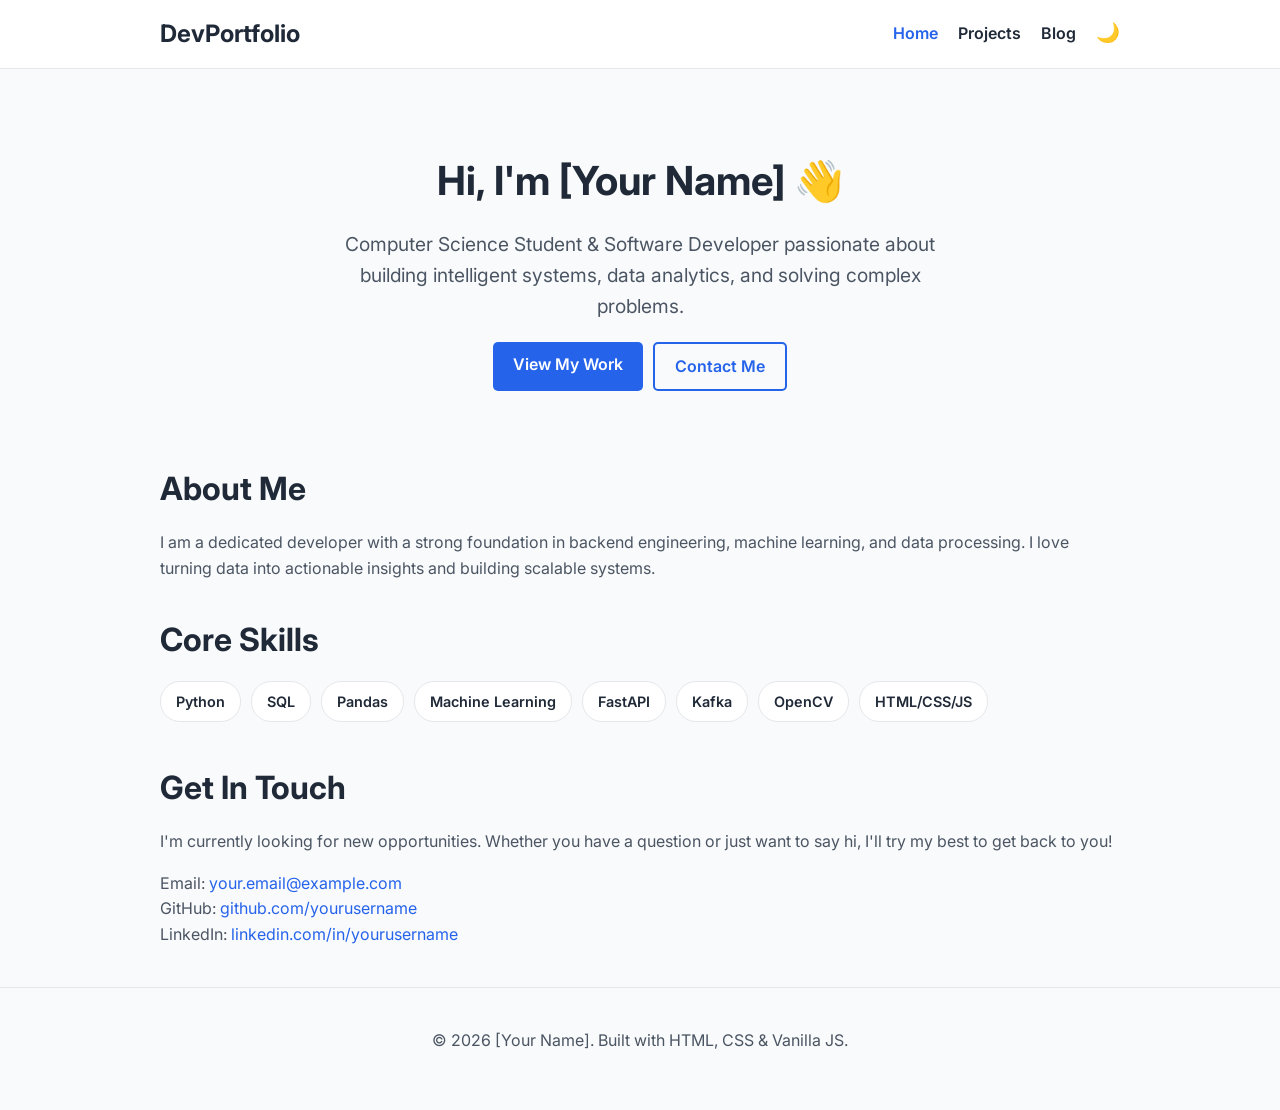
==== index.html @ 0128fe3b "temp_initial" ====
<!DOCTYPE html>
<html lang="en">
<head>
    <meta charset="UTF-8">
    <meta name="viewport" content="width=device-width, initial-scale=1.0">
    <title>Portfolio | Home</title>
    <link rel="stylesheet" href="styles.css">
</head>
<body>

    <nav class="navbar">
        <div class="nav-container">
            <a href="index.html" class="logo">DevPortfolio</a>
            <ul class="nav-links">
                <li><a href="index.html">Home</a></li>
                <li><a href="projects.html">Projects</a></li>
                <li><a href="blog.html">Blog</a></li>
                <li><button id="theme-toggle" class="theme-toggle">🌙</button></li>
            </ul>
        </div>
    </nav>

    <main class="container">
        <header class="hero">
            <h1>Hi, I'm [Your Name] 👋</h1>
            <p>Computer Science Student & Software Developer passionate about building intelligent systems, data analytics, and solving complex problems.</p>
            <div style="display: flex; gap: 10px; justify-content: center; margin-top: 20px;">
                <a href="projects.html" class="btn">View My Work</a>
                <a href="#contact" class="btn btn-outline">Contact Me</a>
            </div>
        </header>

        <section id="about">
            <h2>About Me</h2>
            <p>I am a dedicated developer with a strong foundation in backend engineering, machine learning, and data processing. I love turning data into actionable insights and building scalable systems.</p>
            
            <h2>Core Skills</h2>
            <div class="skills-container">
                <span class="skill-tag">Python</span>
                <span class="skill-tag">SQL</span>
                <span class="skill-tag">Pandas</span>
                <span class="skill-tag">Machine Learning</span>
                <span class="skill-tag">FastAPI</span>
                <span class="skill-tag">Kafka</span>
                <span class="skill-tag">OpenCV</span>
                <span class="skill-tag">HTML/CSS/JS</span>
            </div>
        </section>

        <section id="contact" style="margin-top: 40px;">
            <h2>Get In Touch</h2>
            <p>I'm currently looking for new opportunities. Whether you have a question or just want to say hi, I'll try my best to get back to you!</p>
            <p>
                Email: <a href="mailto:your.email@example.com">your.email@example.com</a> <br>
                GitHub: <a href="https://github.com/yourusername" target="_blank">github.com/yourusername</a> <br>
                LinkedIn: <a href="https://linkedin.com/in/yourusername" target="_blank">linkedin.com/in/yourusername</a>
            </p>
        </section>
    </main>

    <footer>
        <p>&copy; 2026 [Your Name]. Built with HTML, CSS & Vanilla JS.</p>
    </footer>

    <script src="script.js"></script>
</body>
</html>
---- styles.css ----
@import url('https://fonts.googleapis.com/css2?family=Inter:wght@300;400;600;700&display=swap');

/* --- Theme Variables --- */
:root {
    --bg-color: #f9fafb;
    --text-color: #1f2937;
    --text-muted: #4b5563;
    --primary-color: #2563eb;
    --primary-hover: #1d4ed8;
    --card-bg: #ffffff;
    --nav-bg: rgba(255, 255, 255, 0.9);
    --border-color: #e5e7eb;
    --transition: all 0.3s ease;
}

[data-theme="dark"] {
    --bg-color: #111827;
    --text-color: #f9fafb;
    --text-muted: #9ca3af;
    --primary-color: #3b82f6;
    --primary-hover: #60a5fa;
    --card-bg: #1f2937;
    --nav-bg: rgba(17, 24, 39, 0.9);
    --border-color: #374151;
}

/* --- Global Styles --- */
* {
    margin: 0;
    padding: 0;
    box-sizing: border-box;
}

body {
    font-family: 'Inter', sans-serif;
    background-color: var(--bg-color);
    color: var(--text-color);
    line-height: 1.6;
    transition: background-color 0.3s, color 0.3s;
}

a {
    text-decoration: none;
    color: var(--primary-color);
    transition: var(--transition);
}

a:hover {
    color: var(--primary-hover);
}

ul {
    list-style: none;
}

.container {
    max-width: 1000px;
    margin: 0 auto;
    padding: 0 20px;
}

/* --- Typography --- */
h1, h2, h3 {
    font-weight: 700;
    margin-bottom: 1rem;
}

h1 { font-size: 2.5rem; }
h2 { font-size: 2rem; margin-top: 2rem; }
p { margin-bottom: 1rem; color: var(--text-muted); }

/* --- Navbar --- */
.navbar {
    position: sticky;
    top: 0;
    background-color: var(--nav-bg);
    backdrop-filter: blur(10px);
    border-bottom: 1px solid var(--border-color);
    z-index: 1000;
}

.nav-container {
    display: flex;
    justify-content: space-between;
    align-items: center;
    padding: 15px 20px;
    max-width: 1000px;
    margin: 0 auto;
}

.logo {
    font-size: 1.5rem;
    font-weight: 700;
    color: var(--text-color);
}

.nav-links {
    display: flex;
    gap: 20px;
    align-items: center;
}

.nav-links a {
    color: var(--text-color);
    font-weight: 600;
}

.nav-links a:hover, .nav-links a.active {
    color: var(--primary-color);
}

.theme-toggle {
    background: none;
    border: none;
    font-size: 1.2rem;
    cursor: pointer;
    color: var(--text-color);
    transition: var(--transition);
}

/* --- Hero Section --- */
.hero {
    padding: 80px 0 40px;
    text-align: center;
}

.hero p {
    font-size: 1.2rem;
    max-width: 600px;
    margin: 0 auto 20px;
}

/* --- Buttons --- */
.btn {
    display: inline-block;
    padding: 10px 20px;
    background-color: var(--primary-color);
    color: #fff !important;
    border-radius: 5px;
    font-weight: 600;
    border: none;
    cursor: pointer;
    transition: var(--transition);
}

.btn:hover {
    background-color: var(--primary-hover);
    transform: translateY(-2px);
}

.btn-outline {
    background-color: transparent;
    border: 2px solid var(--primary-color);
    color: var(--primary-color) !important;
}

.btn-outline:hover {
    background-color: var(--primary-color);
    color: #fff !important;
}

/* --- Grid & Cards (Projects, Skills) --- */
.grid {
    display: grid;
    grid-template-columns: repeat(auto-fit, minmax(300px, 1fr));
    gap: 20px;
    margin-top: 20px;
}

.card {
    background-color: var(--card-bg);
    border: 1px solid var(--border-color);
    border-radius: 8px;
    padding: 20px;
    transition: var(--transition);
    display: flex;
    flex-direction: column;
}

.card:hover {
    transform: translateY(-5px);
    box-shadow: 0 10px 15px -3px rgba(0, 0, 0, 0.1);
}

.card-title {
    font-size: 1.25rem;
    margin-bottom: 10px;
    color: var(--text-color);
}

.card-body {
    flex-grow: 1;
}

.tech-stack {
    font-size: 0.85rem;
    color: var(--primary-color);
    font-weight: 600;
    margin-bottom: 15px;
}

.card-footer {
    margin-top: auto;
    padding-top: 15px;
}

/* --- Skills Tags --- */
.skills-container {
    display: flex;
    flex-wrap: wrap;
    gap: 10px;
}

.skill-tag {
    background-color: var(--card-bg);
    border: 1px solid var(--border-color);
    padding: 8px 15px;
    border-radius: 20px;
    font-size: 0.9rem;
    font-weight: 600;
}

/* --- Blog List --- */
.blog-list {
    display: flex;
    flex-direction: column;
    gap: 20px;
    margin-top: 20px;
}

.blog-item {
    padding: 20px 0;
    border-bottom: 1px solid var(--border-color);
}

.blog-date {
    font-size: 0.85rem;
    color: var(--text-muted);
    margin-bottom: 5px;
    display: block;
}

/* --- Footer --- */
footer {
    text-align: center;
    padding: 40px 20px;
    margin-top: 40px;
    border-top: 1px solid var(--border-color);
    color: var(--text-muted);
}

/* --- Responsive --- */
@media (max-width: 600px) {
    h1 { font-size: 2rem; }
    .nav-links { gap: 10px; font-size: 0.9rem; }
}
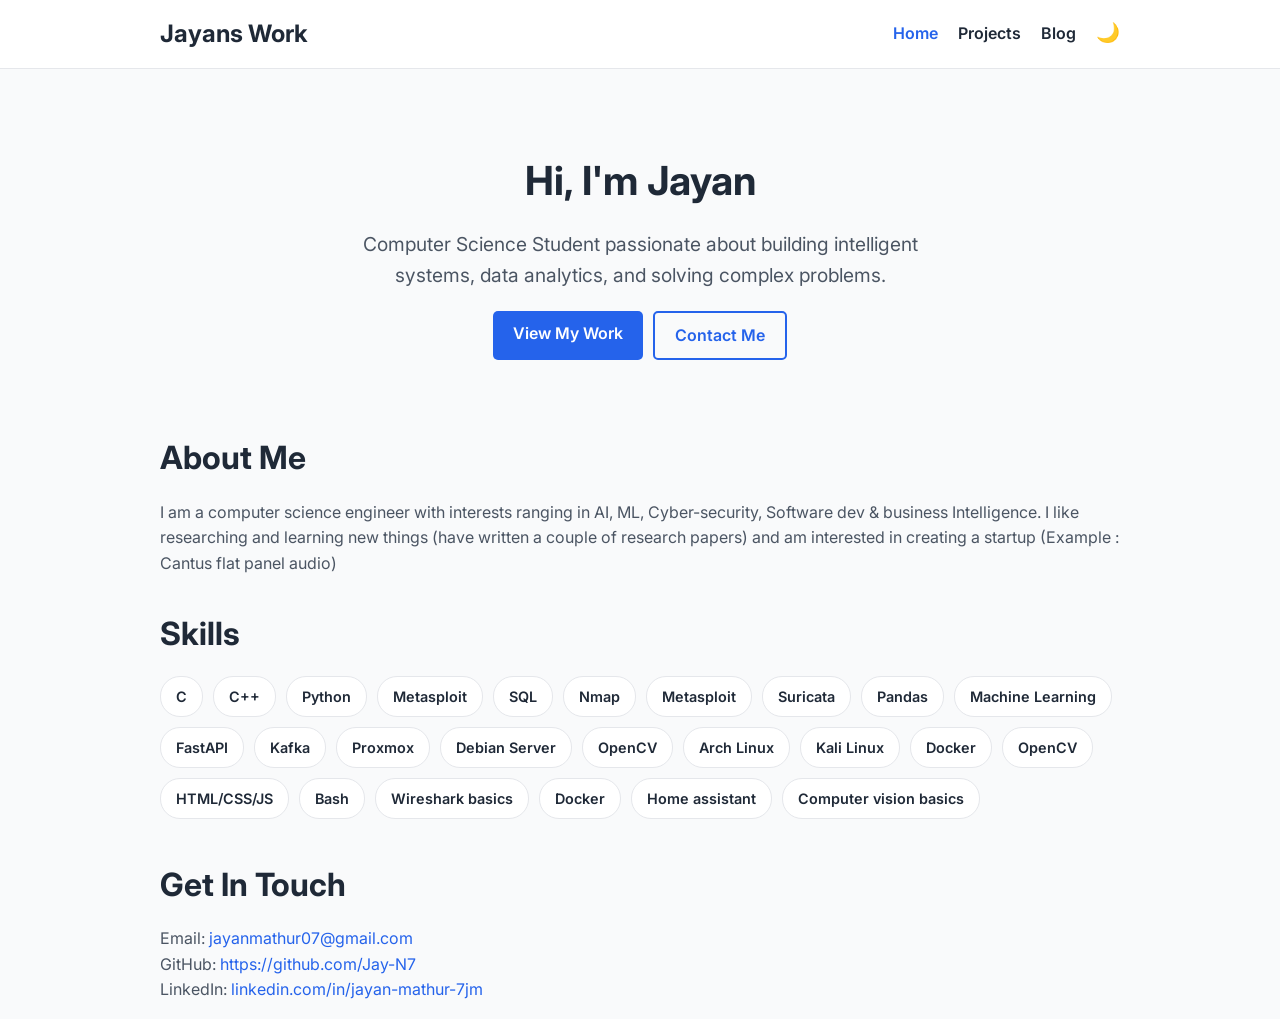
==== commit 7f832e47: "Updated info 1" ====
--- a/index.html
+++ b/index.html
@@ -10,7 +10,7 @@
 
     <nav class="navbar">
         <div class="nav-container">
-            <a href="index.html" class="logo">DevPortfolio</a>
+            <a href="index.html" class="logo">Jayans Work</a>
             <ul class="nav-links">
                 <li><a href="index.html">Home</a></li>
                 <li><a href="projects.html">Projects</a></li>
@@ -22,8 +22,8 @@
 
     <main class="container">
         <header class="hero">
-            <h1>Hi, I'm [Your Name] 👋</h1>
-            <p>Computer Science Student & Software Developer passionate about building intelligent systems, data analytics, and solving complex problems.</p>
+            <h1>Hi, I'm Jayan </h1>
+            <p>Computer Science Student passionate about building intelligent systems, data analytics, and solving complex problems.</p>
             <div style="display: flex; gap: 10px; justify-content: center; margin-top: 20px;">
                 <a href="projects.html" class="btn">View My Work</a>
                 <a href="#contact" class="btn btn-outline">Contact Me</a>
@@ -32,36 +32,48 @@
 
         <section id="about">
             <h2>About Me</h2>
-            <p>I am a dedicated developer with a strong foundation in backend engineering, machine learning, and data processing. I love turning data into actionable insights and building scalable systems.</p>
+            <p>I am a computer science engineer with interests ranging in AI, ML, Cyber-security, Software dev & business Intelligence. I like researching and learning new things (have written a couple of research papers) and am interested in creating a startup (Example : Cantus flat panel audio)</p>
             
-            <h2>Core Skills</h2>
+            <h2>Skills</h2>
             <div class="skills-container">
+                <span class="skill-tag">C</span>
+                <span class="skill-tag">C++</span>
                 <span class="skill-tag">Python</span>
+                <span class="skill-tag">Metasploit</span>
                 <span class="skill-tag">SQL</span>
+                <span class="skill-tag">Nmap</span>
+                <span class="skill-tag">Metasploit</span>
+                <span class="skill-tag">Suricata</span>
                 <span class="skill-tag">Pandas</span>
                 <span class="skill-tag">Machine Learning</span>
                 <span class="skill-tag">FastAPI</span>
                 <span class="skill-tag">Kafka</span>
+                <span class="skill-tag">Proxmox</span>
+                <span class="skill-tag">Debian Server</span>
+                <span class="skill-tag">OpenCV</span>
+                <span class="skill-tag">Arch Linux</span>
+                <span class="skill-tag">Kali Linux</span>
+                <span class="skill-tag">Docker</span>
                 <span class="skill-tag">OpenCV</span>
                 <span class="skill-tag">HTML/CSS/JS</span>
+                <span class="skill-tag">Bash</span>
+                <span class="skill-tag">Wireshark basics</span>
+                <span class="skill-tag">Docker</span>
+                <span class="skill-tag">Home assistant</span>
+                <span class="skill-tag">Computer vision basics</span>
             </div>
         </section>
 
         <section id="contact" style="margin-top: 40px;">
             <h2>Get In Touch</h2>
-            <p>I'm currently looking for new opportunities. Whether you have a question or just want to say hi, I'll try my best to get back to you!</p>
             <p>
-                Email: <a href="mailto:your.email@example.com">your.email@example.com</a> <br>
-                GitHub: <a href="https://github.com/yourusername" target="_blank">github.com/yourusername</a> <br>
-                LinkedIn: <a href="https://linkedin.com/in/yourusername" target="_blank">linkedin.com/in/yourusername</a>
+                Email: <a href="mailto:jayanmathur07@gmail.com">jayanmathur07@gmail.com</a> <br>
+                GitHub: <a href="https://github.com/Jay-N7" target="_blank">https://github.com/Jay-N7</a> <br>
+                LinkedIn: <a href="https://linkedin.com/in/jayan-mathur-7jm" target="_blank">linkedin.com/in/jayan-mathur-7jm</a>
             </p>
         </section>
     </main>
 
-    <footer>
-        <p>&copy; 2026 [Your Name]. Built with HTML, CSS & Vanilla JS.</p>
-    </footer>
-
     <script src="script.js"></script>
 </body>
 </html>
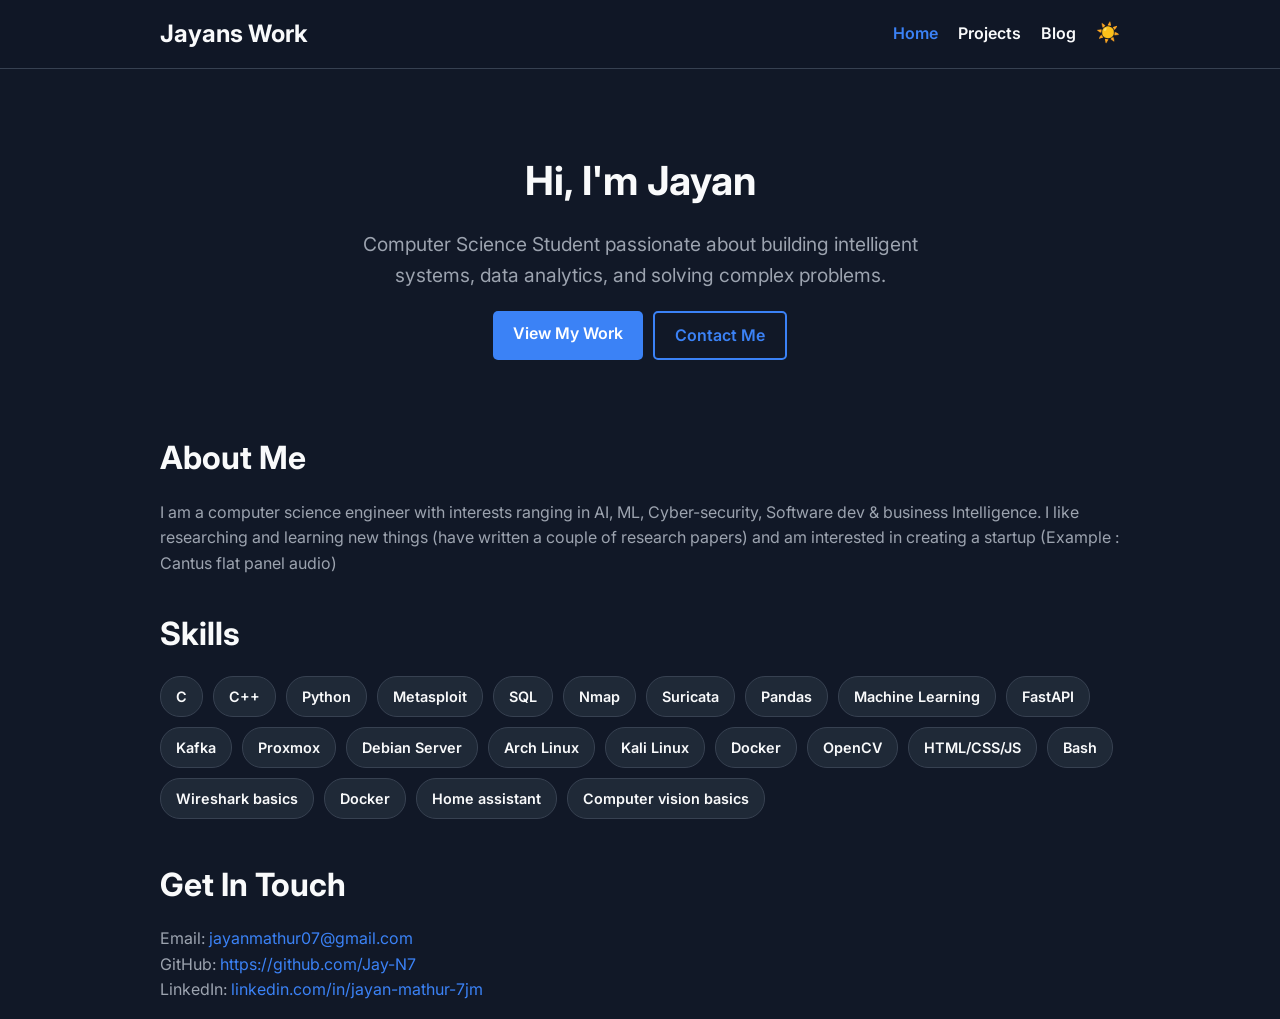
==== commit 9eb739e0: "Remove duplicate Metasploit skill tag Removed duplicate Metasploit skill tag and adjusted order." ====
--- a/index.html
+++ b/index.html
@@ -42,7 +42,6 @@
                 <span class="skill-tag">Metasploit</span>
                 <span class="skill-tag">SQL</span>
                 <span class="skill-tag">Nmap</span>
-                <span class="skill-tag">Metasploit</span>
                 <span class="skill-tag">Suricata</span>
                 <span class="skill-tag">Pandas</span>
                 <span class="skill-tag">Machine Learning</span>
@@ -50,7 +49,6 @@
                 <span class="skill-tag">Kafka</span>
                 <span class="skill-tag">Proxmox</span>
                 <span class="skill-tag">Debian Server</span>
-                <span class="skill-tag">OpenCV</span>
                 <span class="skill-tag">Arch Linux</span>
                 <span class="skill-tag">Kali Linux</span>
                 <span class="skill-tag">Docker</span>
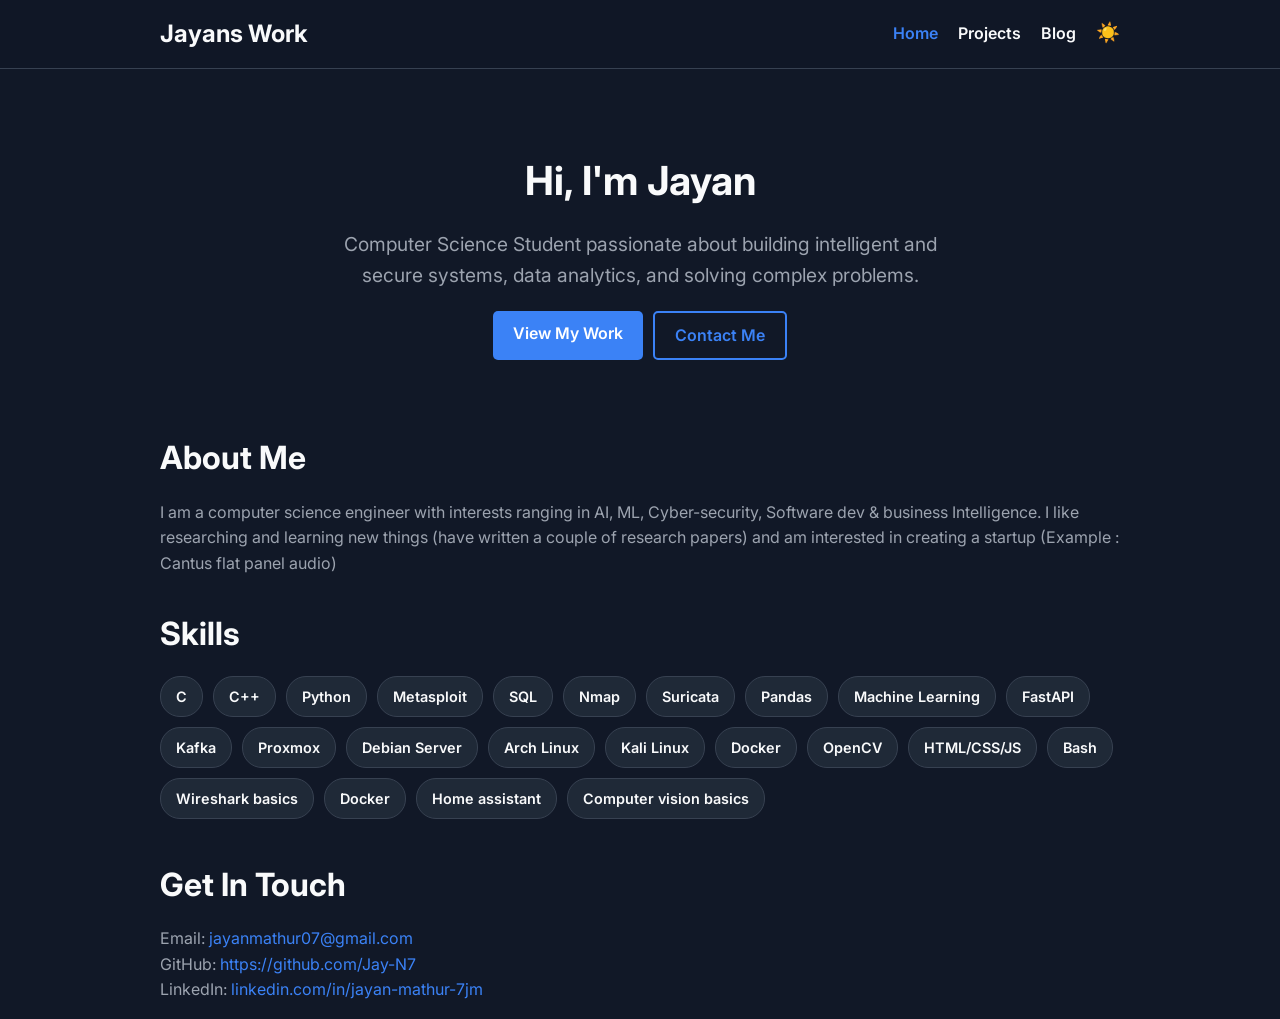
==== commit 8ffb52db: "Update description in index.html for clarity" ====
--- a/index.html
+++ b/index.html
@@ -23,7 +23,7 @@
     <main class="container">
         <header class="hero">
             <h1>Hi, I'm Jayan </h1>
-            <p>Computer Science Student passionate about building intelligent systems, data analytics, and solving complex problems.</p>
+            <p>Computer Science Student passionate about building intelligent and secure systems, data analytics, and solving complex problems.</p>
             <div style="display: flex; gap: 10px; justify-content: center; margin-top: 20px;">
                 <a href="projects.html" class="btn">View My Work</a>
                 <a href="#contact" class="btn btn-outline">Contact Me</a>
